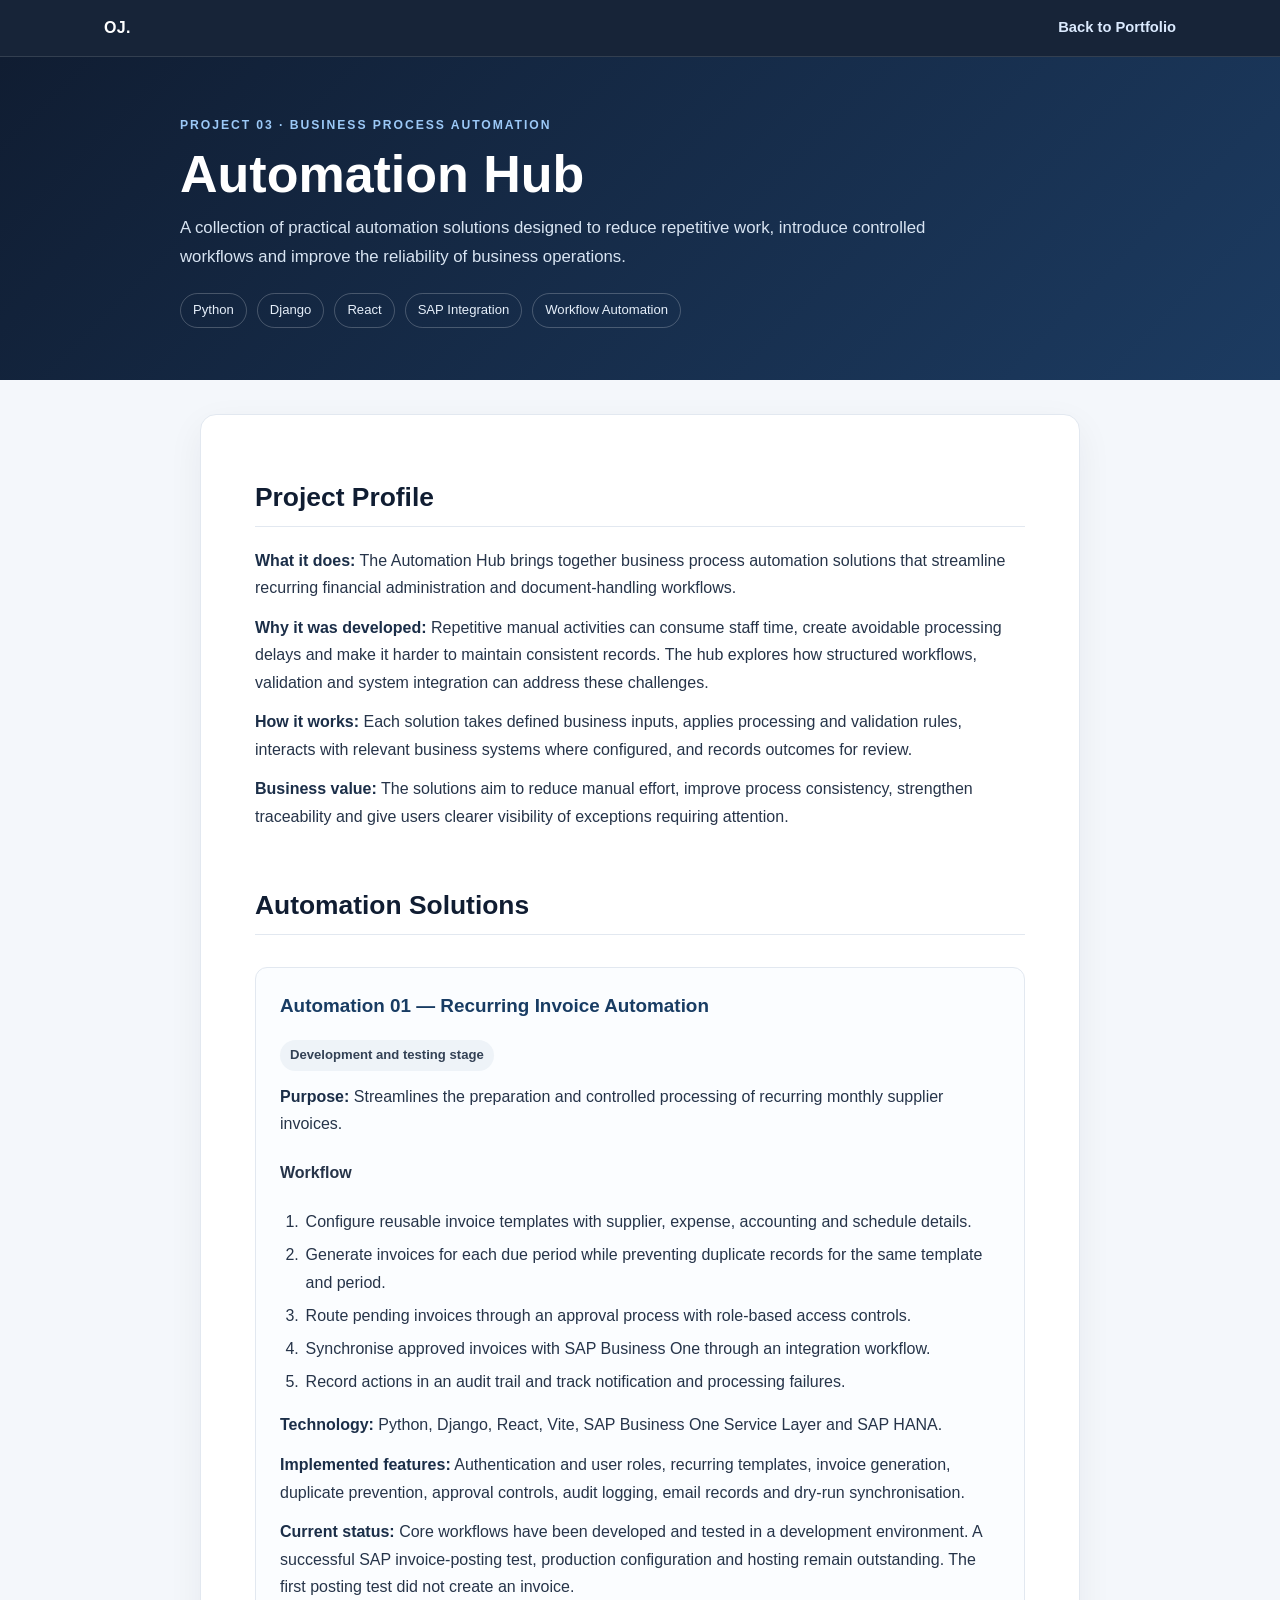
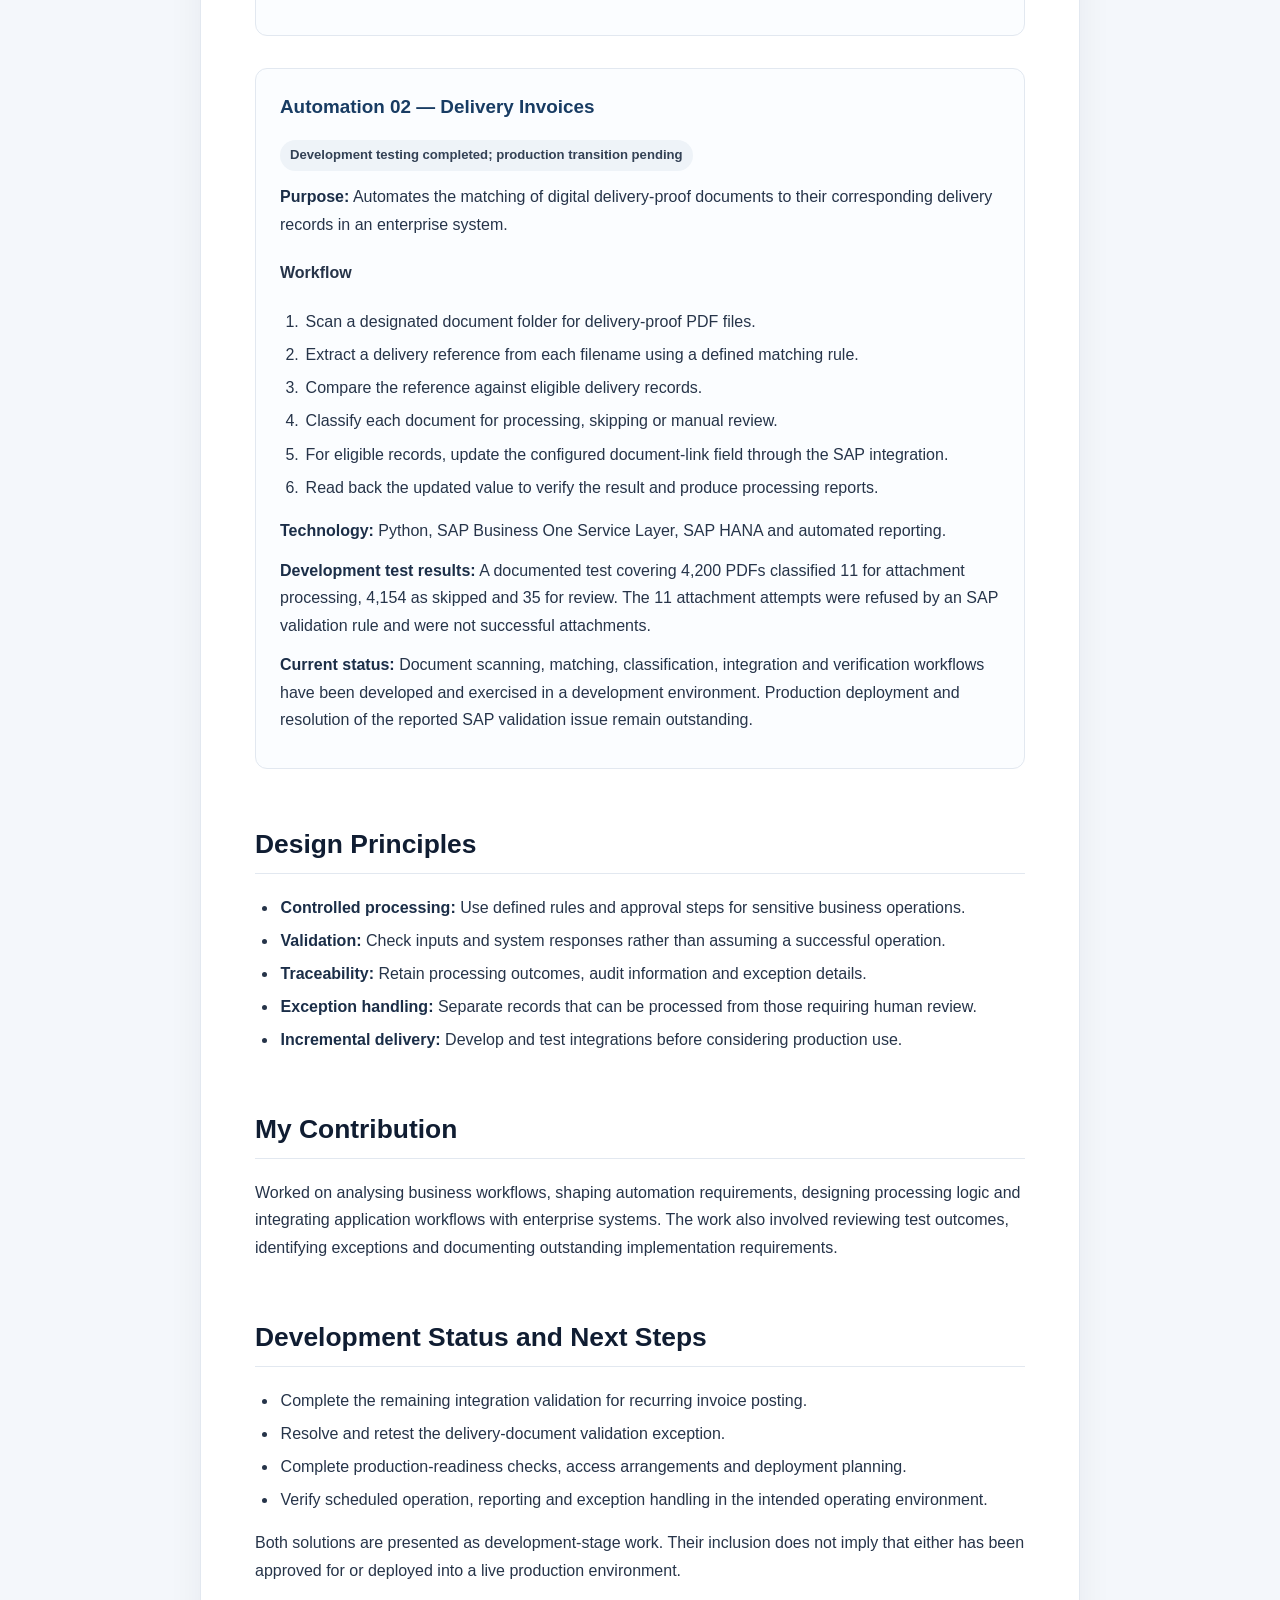
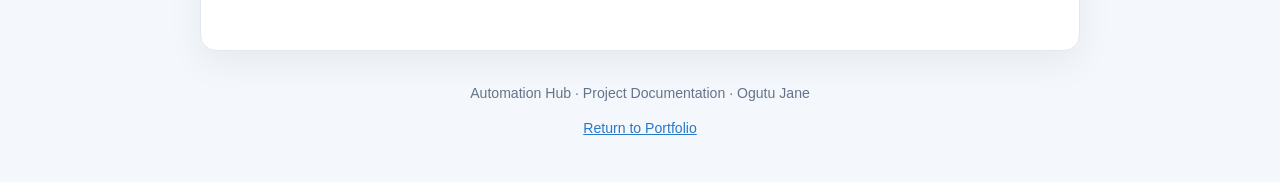
==== documents/automation-hub.html @ 3c099ba2 "Add Automation Hub project documentation" ====
﻿<!DOCTYPE html>
<html lang="en">
<head>
  <meta charset="UTF-8">
  <meta name="viewport" content="width=device-width, initial-scale=1.0">
  <meta name="description" content="Automation Hub: practical business process automation solutions for recurring invoices and delivery documentation.">
  <meta name="author" content="Ogutu Jane">
  <meta name="theme-color" content="#101D32">
  <title>Automation Hub | Project Documentation — Ogutu Jane</title>
  <style>
    :root { --navy:#101D32; --blue:#2878c8; --ink:#263449; --muted:#64748b; --line:#e2e8f0; --paper:#fff; --soft:#f4f7fb; }
    * { box-sizing:border-box; }
    html { scroll-behavior:smooth; }
    body { margin:0; background:var(--soft); color:var(--ink); font-family:Inter,Segoe UI,Arial,sans-serif; line-height:1.72; }
    .topbar { position:sticky; top:0; z-index:10; background:rgba(16,29,50,.97); color:#fff; border-bottom:1px solid rgba(255,255,255,.12); }
    .topbar-inner { max-width:1120px; margin:auto; padding:14px 24px; display:flex; justify-content:space-between; align-items:center; gap:16px; }
    .brand { color:#fff; text-decoration:none; font-weight:800; letter-spacing:.02em; }
    .back { color:#dbeafe; text-decoration:none; font-size:.92rem; font-weight:650; }
    .back:hover { color:#fff; text-decoration:underline; }
    .hero { background:linear-gradient(135deg,#101d32,#1c3b61); color:#fff; padding:58px 24px 52px; }
    .hero-inner { max-width:920px; margin:auto; }
    .eyebrow { color:#9cc9f7; font-size:.76rem; font-weight:800; letter-spacing:.16em; text-transform:uppercase; }
    .hero h1 { margin:10px 0 8px; font-size:clamp(2rem,5vw,3.25rem); line-height:1.12; }
    .hero p { max-width:760px; margin:10px 0 0; color:#d8e4f2; font-size:1.05rem; }
    .meta { display:flex; flex-wrap:wrap; gap:10px; margin-top:22px; }
    .meta span { border:1px solid rgba(255,255,255,.22); border-radius:999px; padding:5px 12px; color:#e6effa; font-size:.82rem; }
    main { max-width:920px; margin:34px auto 72px; padding:0 20px; }
    article { background:var(--paper); border:1px solid var(--line); border-radius:16px; padding:clamp(24px,5vw,54px); box-shadow:0 12px 36px rgba(16,29,50,.06); }
    h2 { margin:2.2em 0 .75em; padding-bottom:.45em; border-bottom:1px solid var(--line); color:var(--navy); font-size:1.65rem; line-height:1.3; }
    h2:first-child { margin-top:.4em; }
    h3 { margin:1.7em 0 .5em; color:#183c63; font-size:1.18rem; }
    p { margin:.75em 0; }
    li { margin:.35em 0; padding-left:.15em; }
    ul,ol { padding-left:1.45em; }
    a { color:var(--blue); }
    strong { color:#1b2e48; }
    .project { margin-top:2em; padding:22px 24px; border:1px solid var(--line); border-radius:12px; background:#fbfdff; }
    .project h3 { margin-top:0; }
    .status { display:inline-block; margin-top:8px; padding:4px 10px; border-radius:999px; background:#eef3f8; color:#334155; font-size:.82rem; font-weight:700; }
    .footer { max-width:920px; margin:-42px auto 42px; padding:0 20px; color:var(--muted); text-align:center; font-size:.88rem; }
    @media (max-width:640px) { .topbar-inner { padding:12px 16px; } .hero { padding:42px 20px; } main { margin-top:18px; padding:0 12px; } article { padding:22px 18px; border-radius:12px; } }
  </style>
</head>
<body>
  <header class="topbar">
    <div class="topbar-inner">
      <a class="brand" href="../index.html">OJ.</a>
      <a class="back" href="../index.html#projects">Back to Portfolio</a>
    </div>
  </header>

  <section class="hero">
    <div class="hero-inner">
      <div class="eyebrow">Project 03 · Business Process Automation</div>
      <h1>Automation Hub</h1>
      <p>A collection of practical automation solutions designed to reduce repetitive work, introduce controlled workflows and improve the reliability of business operations.</p>
      <div class="meta">
        <span>Python</span>
        <span>Django</span>
        <span>React</span>
        <span>SAP Integration</span>
        <span>Workflow Automation</span>
      </div>
    </div>
  </section>

  <main>
    <article>
      <h2>Project Profile</h2>
      <p><strong>What it does:</strong> The Automation Hub brings together business process automation solutions that streamline recurring financial administration and document-handling workflows.</p>
      <p><strong>Why it was developed:</strong> Repetitive manual activities can consume staff time, create avoidable processing delays and make it harder to maintain consistent records. The hub explores how structured workflows, validation and system integration can address these challenges.</p>
      <p><strong>How it works:</strong> Each solution takes defined business inputs, applies processing and validation rules, interacts with relevant business systems where configured, and records outcomes for review.</p>
      <p><strong>Business value:</strong> The solutions aim to reduce manual effort, improve process consistency, strengthen traceability and give users clearer visibility of exceptions requiring attention.</p>

      <h2>Automation Solutions</h2>

      <section class="project">
        <h3>Automation 01 — Recurring Invoice Automation</h3>
        <span class="status">Development and testing stage</span>
        <p><strong>Purpose:</strong> Streamlines the preparation and controlled processing of recurring monthly supplier invoices.</p>
        <h4>Workflow</h4>
        <ol>
          <li>Configure reusable invoice templates with supplier, expense, accounting and schedule details.</li>
          <li>Generate invoices for each due period while preventing duplicate records for the same template and period.</li>
          <li>Route pending invoices through an approval process with role-based access controls.</li>
          <li>Synchronise approved invoices with SAP Business One through an integration workflow.</li>
          <li>Record actions in an audit trail and track notification and processing failures.</li>
        </ol>
        <p><strong>Technology:</strong> Python, Django, React, Vite, SAP Business One Service Layer and SAP HANA.</p>
        <p><strong>Implemented features:</strong> Authentication and user roles, recurring templates, invoice generation, duplicate prevention, approval controls, audit logging, email records and dry-run synchronisation.</p>
        <p><strong>Current status:</strong> Core workflows have been developed and tested in a development environment. A successful SAP invoice-posting test, production configuration and hosting remain outstanding. The first posting test did not create an invoice.</p>
      </section>

      <section class="project">
        <h3>Automation 02 — Delivery Invoices</h3>
        <span class="status">Development testing completed; production transition pending</span>
        <p><strong>Purpose:</strong> Automates the matching of digital delivery-proof documents to their corresponding delivery records in an enterprise system.</p>
        <h4>Workflow</h4>
        <ol>
          <li>Scan a designated document folder for delivery-proof PDF files.</li>
          <li>Extract a delivery reference from each filename using a defined matching rule.</li>
          <li>Compare the reference against eligible delivery records.</li>
          <li>Classify each document for processing, skipping or manual review.</li>
          <li>For eligible records, update the configured document-link field through the SAP integration.</li>
          <li>Read back the updated value to verify the result and produce processing reports.</li>
        </ol>
        <p><strong>Technology:</strong> Python, SAP Business One Service Layer, SAP HANA and automated reporting.</p>
        <p><strong>Development test results:</strong> A documented test covering 4,200 PDFs classified 11 for attachment processing, 4,154 as skipped and 35 for review. The 11 attachment attempts were refused by an SAP validation rule and were not successful attachments.</p>
        <p><strong>Current status:</strong> Document scanning, matching, classification, integration and verification workflows have been developed and exercised in a development environment. Production deployment and resolution of the reported SAP validation issue remain outstanding.</p>
      </section>

      <h2>Design Principles</h2>
      <ul>
        <li><strong>Controlled processing:</strong> Use defined rules and approval steps for sensitive business operations.</li>
        <li><strong>Validation:</strong> Check inputs and system responses rather than assuming a successful operation.</li>
        <li><strong>Traceability:</strong> Retain processing outcomes, audit information and exception details.</li>
        <li><strong>Exception handling:</strong> Separate records that can be processed from those requiring human review.</li>
        <li><strong>Incremental delivery:</strong> Develop and test integrations before considering production use.</li>
      </ul>

      <h2>My Contribution</h2>
      <p>Worked on analysing business workflows, shaping automation requirements, designing processing logic and integrating application workflows with enterprise systems. The work also involved reviewing test outcomes, identifying exceptions and documenting outstanding implementation requirements.</p>

      <h2>Development Status and Next Steps</h2>
      <ul>
        <li>Complete the remaining integration validation for recurring invoice posting.</li>
        <li>Resolve and retest the delivery-document validation exception.</li>
        <li>Complete production-readiness checks, access arrangements and deployment planning.</li>
        <li>Verify scheduled operation, reporting and exception handling in the intended operating environment.</li>
      </ul>
      <p>Both solutions are presented as development-stage work. Their inclusion does not imply that either has been approved for or deployed into a live production environment.</p>
    </article>
  </main>

  <footer class="footer">
    <p>Automation Hub · Project Documentation · Ogutu Jane</p>
    <p><a href="../index.html#projects">Return to Portfolio</a></p>
  </footer>
</body>
</html>
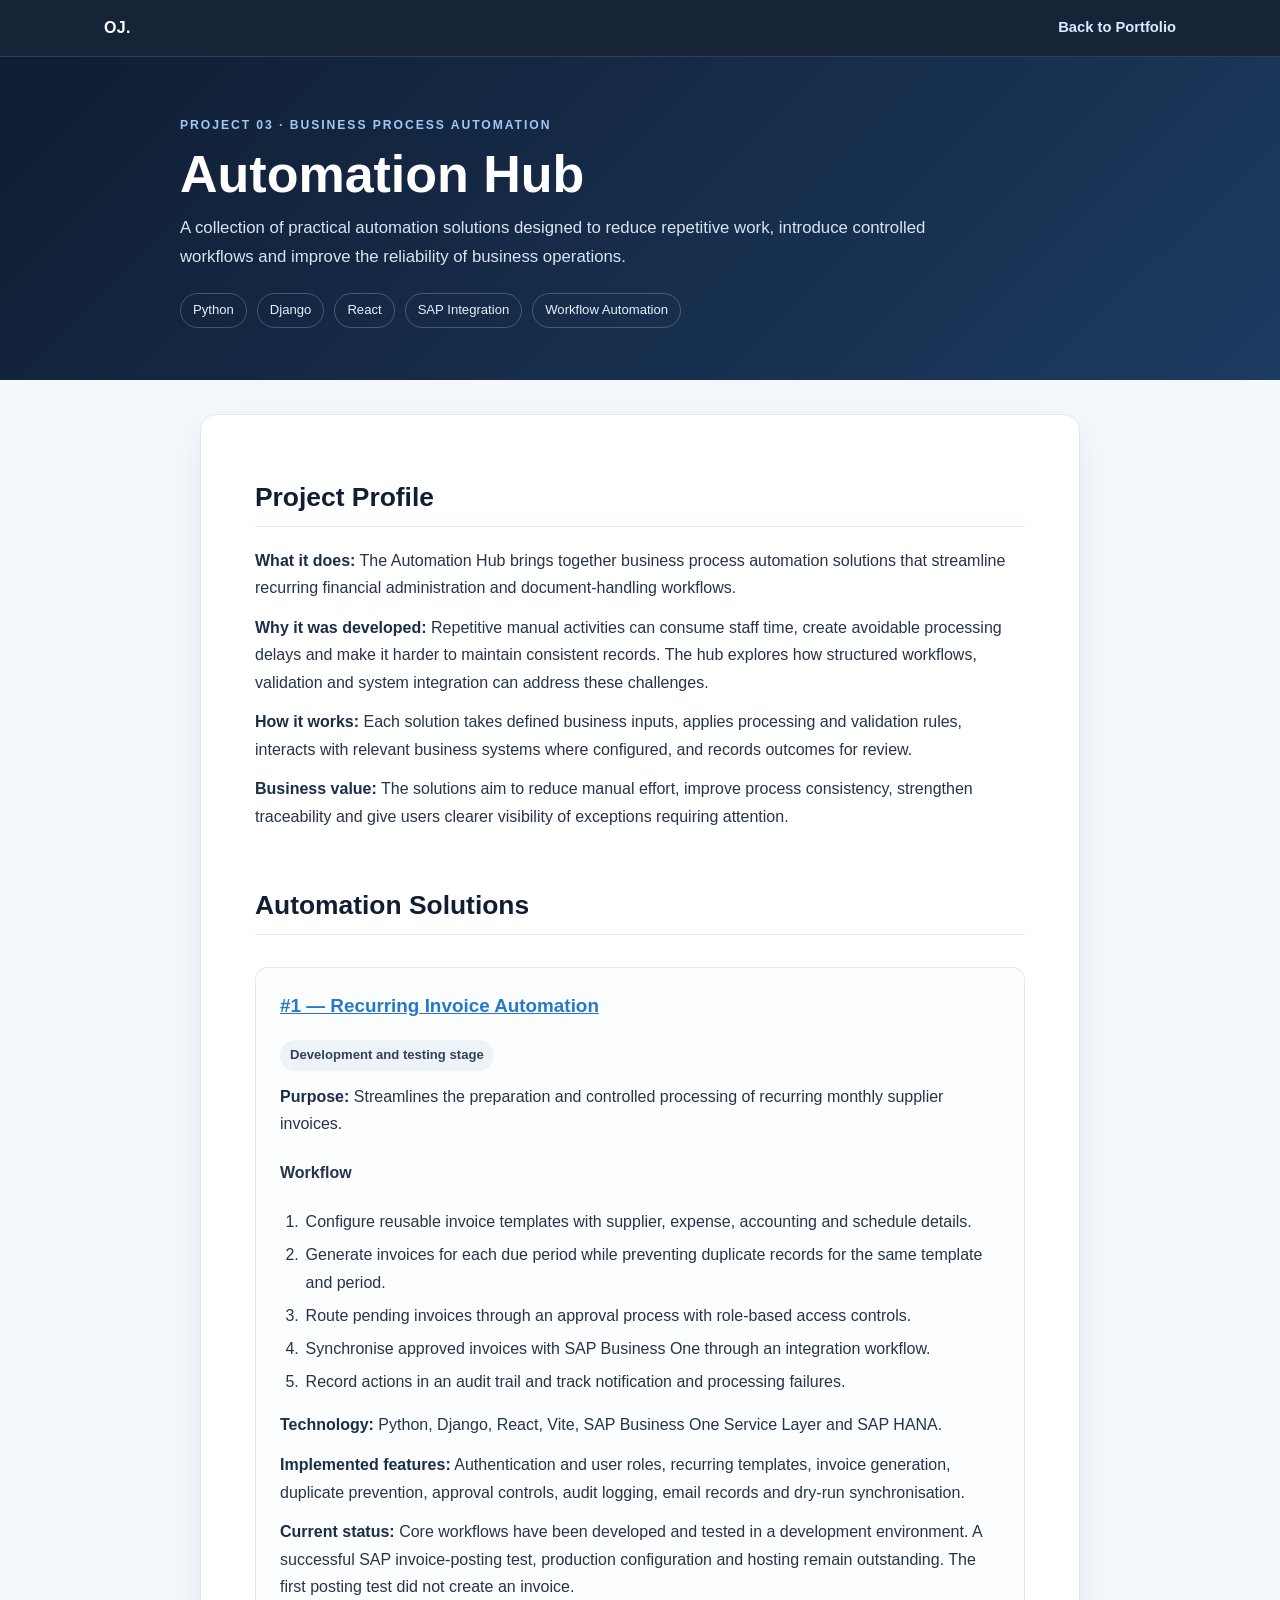
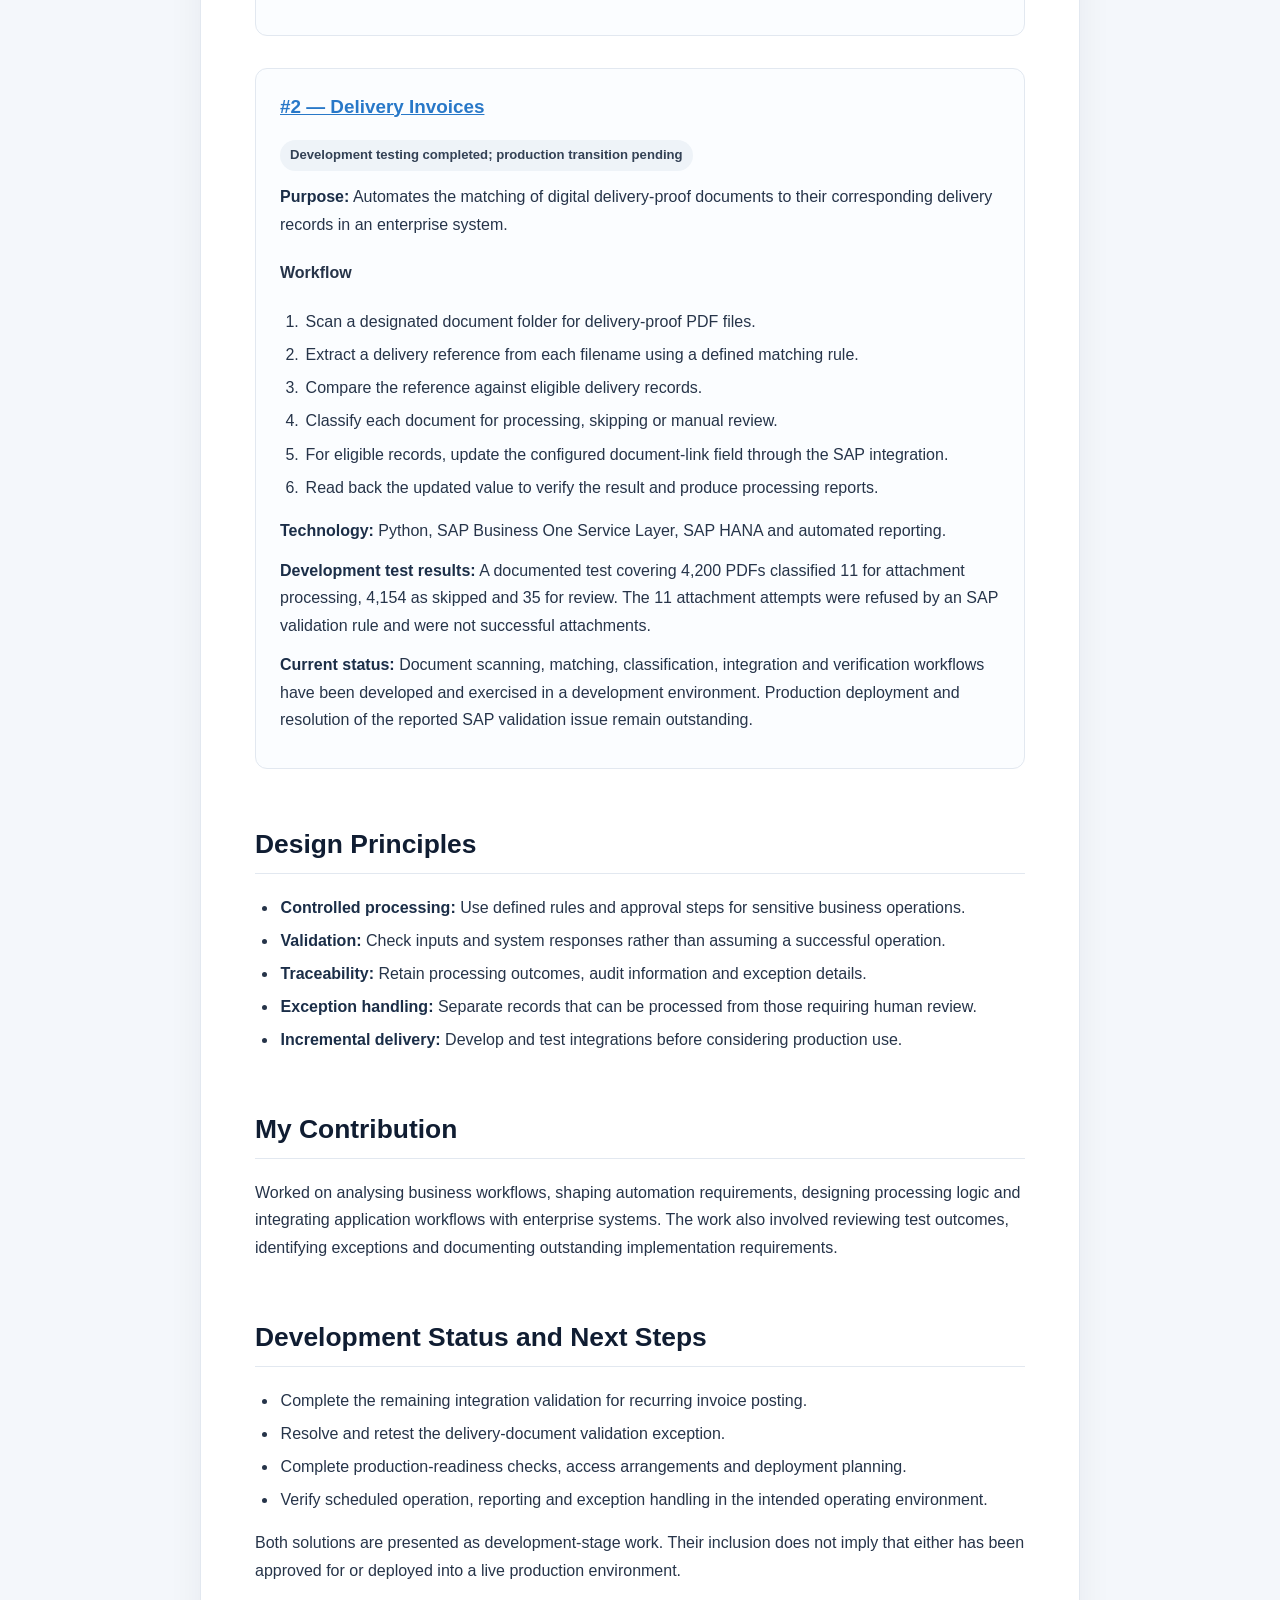
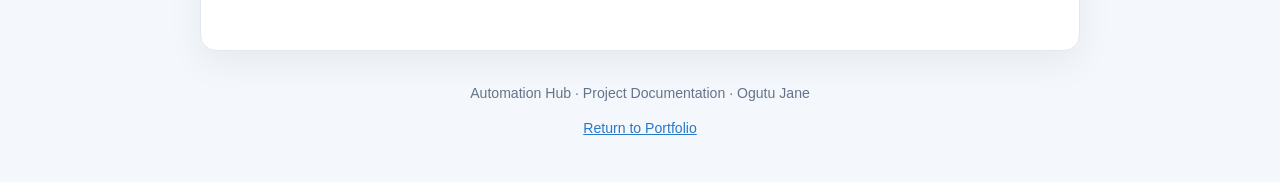
==== commit 1fece9fd: "Add separate Automation Hub project pages" ====
--- a/documents/automation-hub.html
+++ b/documents/automation-hub.html
@@ -1,4 +1,4 @@
-﻿<!DOCTYPE html>
+<!DOCTYPE html>
 <html lang="en">
 <head>
   <meta charset="UTF-8">
@@ -75,7 +75,7 @@
       <h2>Automation Solutions</h2>
 
       <section class="project">
-        <h3>Automation 01 — Recurring Invoice Automation</h3>
+        <h3><a href="automation-01-recurring-invoice.html">#1 — Recurring Invoice Automation</a></h3>
         <span class="status">Development and testing stage</span>
         <p><strong>Purpose:</strong> Streamlines the preparation and controlled processing of recurring monthly supplier invoices.</p>
         <h4>Workflow</h4>
@@ -92,7 +92,7 @@
       </section>
 
       <section class="project">
-        <h3>Automation 02 — Delivery Invoices</h3>
+        <h3><a href="automation-02-delivery-invoices.html">#2 — Delivery Invoices</a></h3>
         <span class="status">Development testing completed; production transition pending</span>
         <p><strong>Purpose:</strong> Automates the matching of digital delivery-proof documents to their corresponding delivery records in an enterprise system.</p>
         <h4>Workflow</h4>
